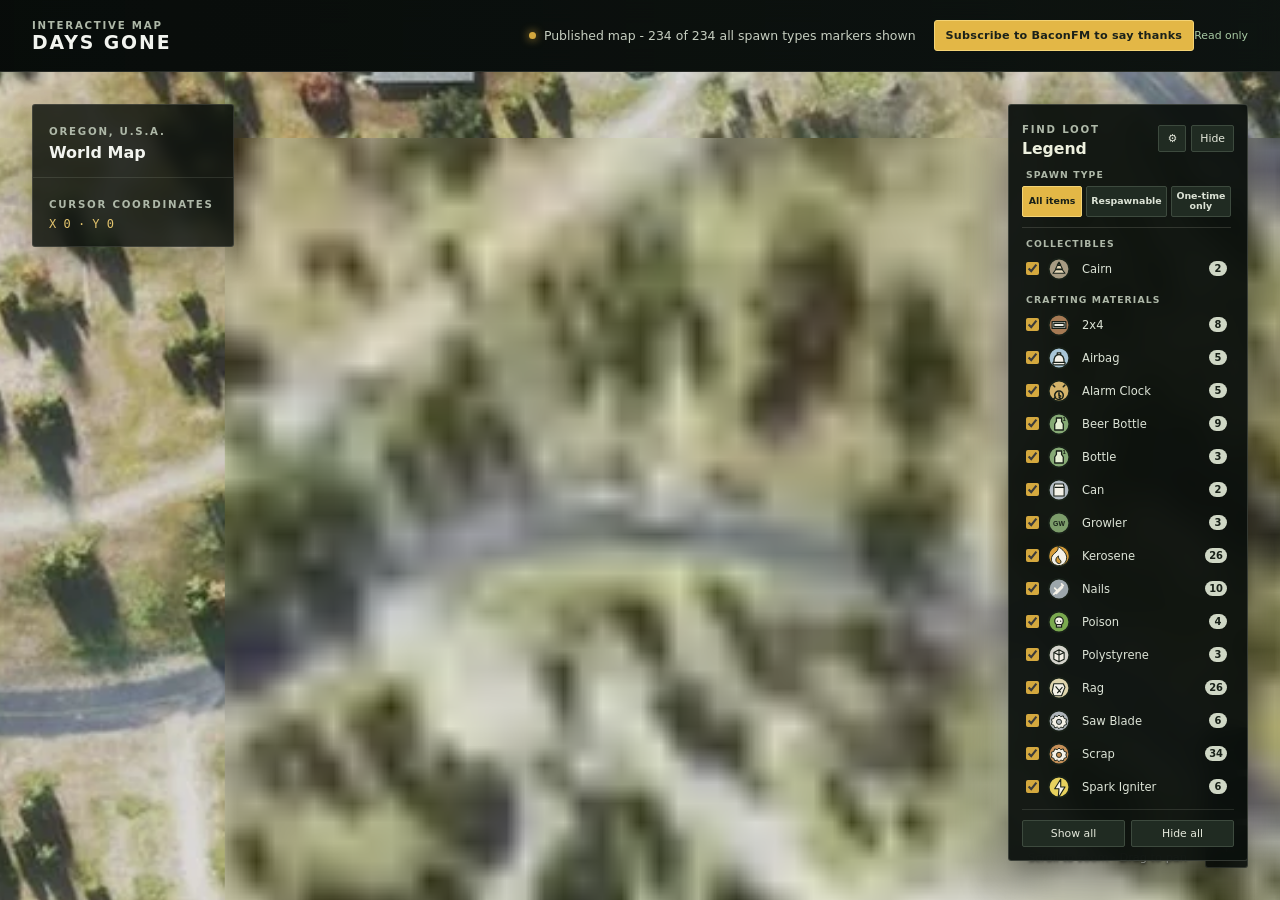
==== cloudflare-upload/index.html @ a1216516 "update" ====
<!doctype html>
<html lang="en">
  <head>
    <meta charset="UTF-8" />
    <meta http-equiv="refresh" content="0; url=readonly/" />
    <meta name="viewport" content="width=device-width, initial-scale=1.0" />
    <title>Days Gone Map</title>
  </head>
  <body>
    <p>Opening the <a href="readonly/">Days Gone map</a>…</p>
  </body>
</html>
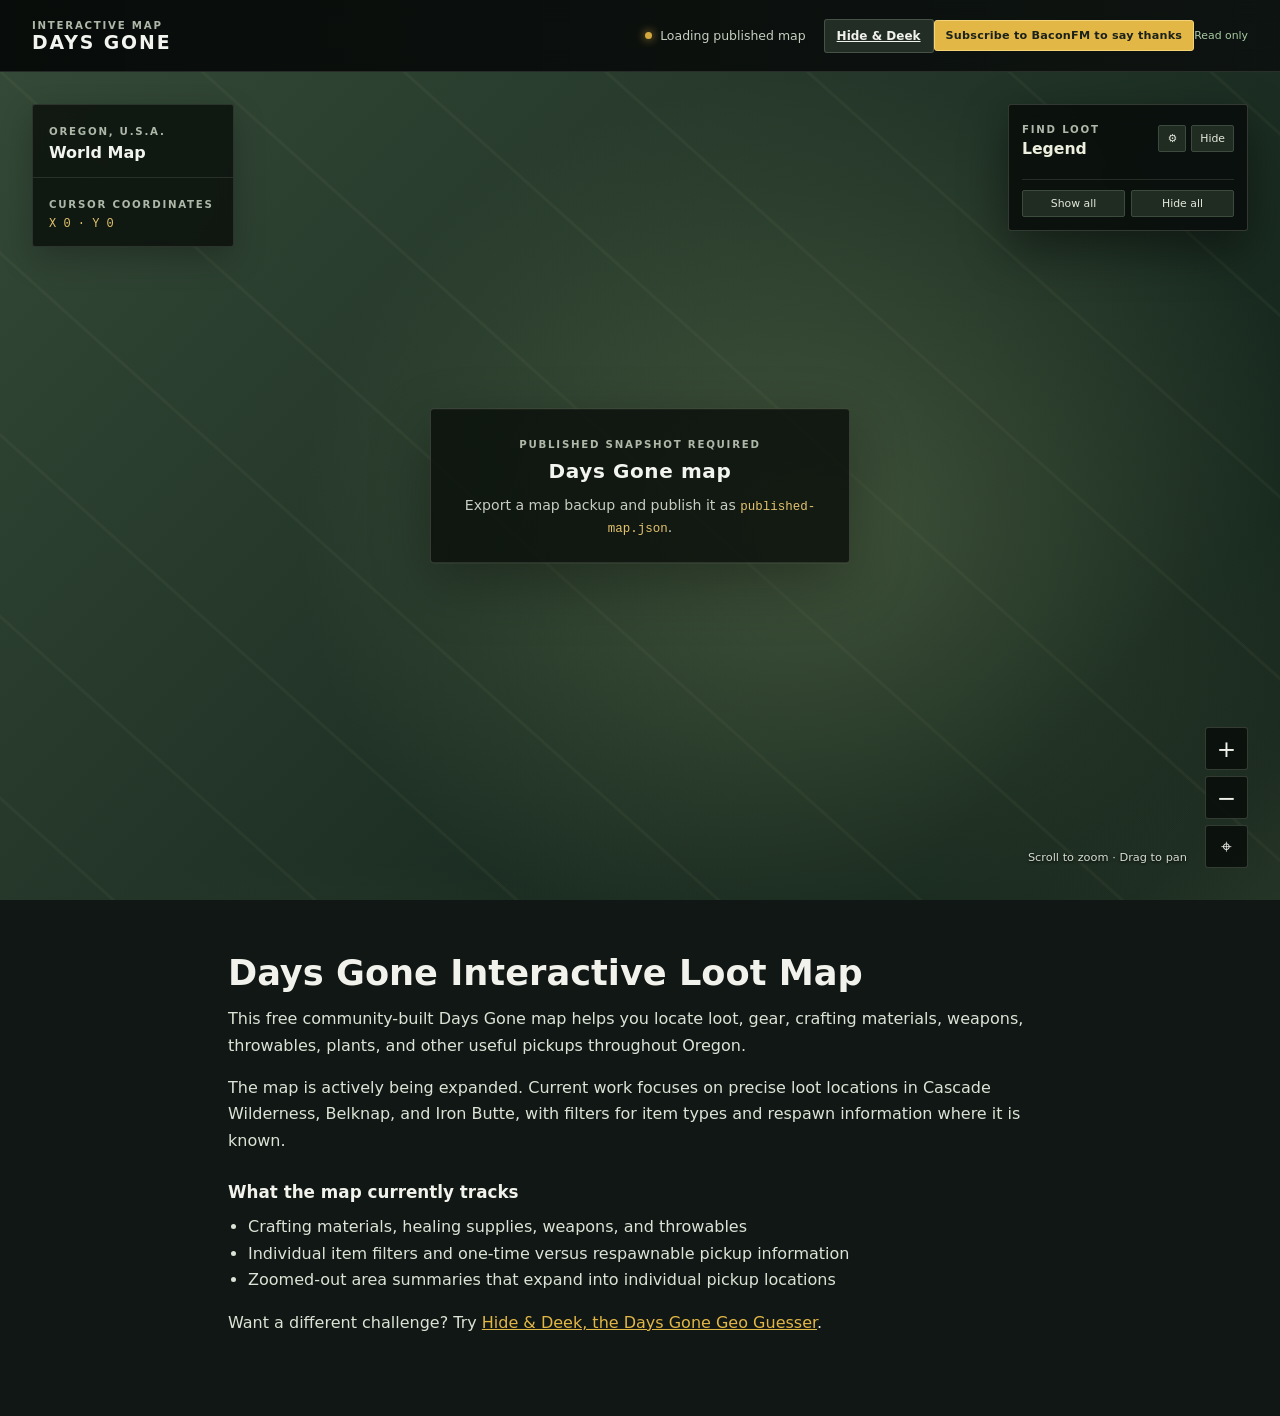
==== commit ee30de16: "seo, COMMENTS" ====
--- a/cloudflare-upload/index.html
+++ b/cloudflare-upload/index.html
@@ -4,7 +4,9 @@
     <meta charset="UTF-8" />
     <meta http-equiv="refresh" content="0; url=readonly/" />
     <meta name="viewport" content="width=device-width, initial-scale=1.0" />
-    <title>Days Gone Map</title>
+    <meta name="description" content="Free Days Gone interactive loot map for finding gear, crafting materials, weapons, throwables, and one-time pickups." />
+    <link rel="canonical" href="https://interactivemap.baconfmspeedruns.workers.dev/readonly/" />
+    <title>Days Gone Interactive Loot Map</title>
   </head>
   <body>
     <p>Opening the <a href="readonly/">Days Gone map</a>…</p>
